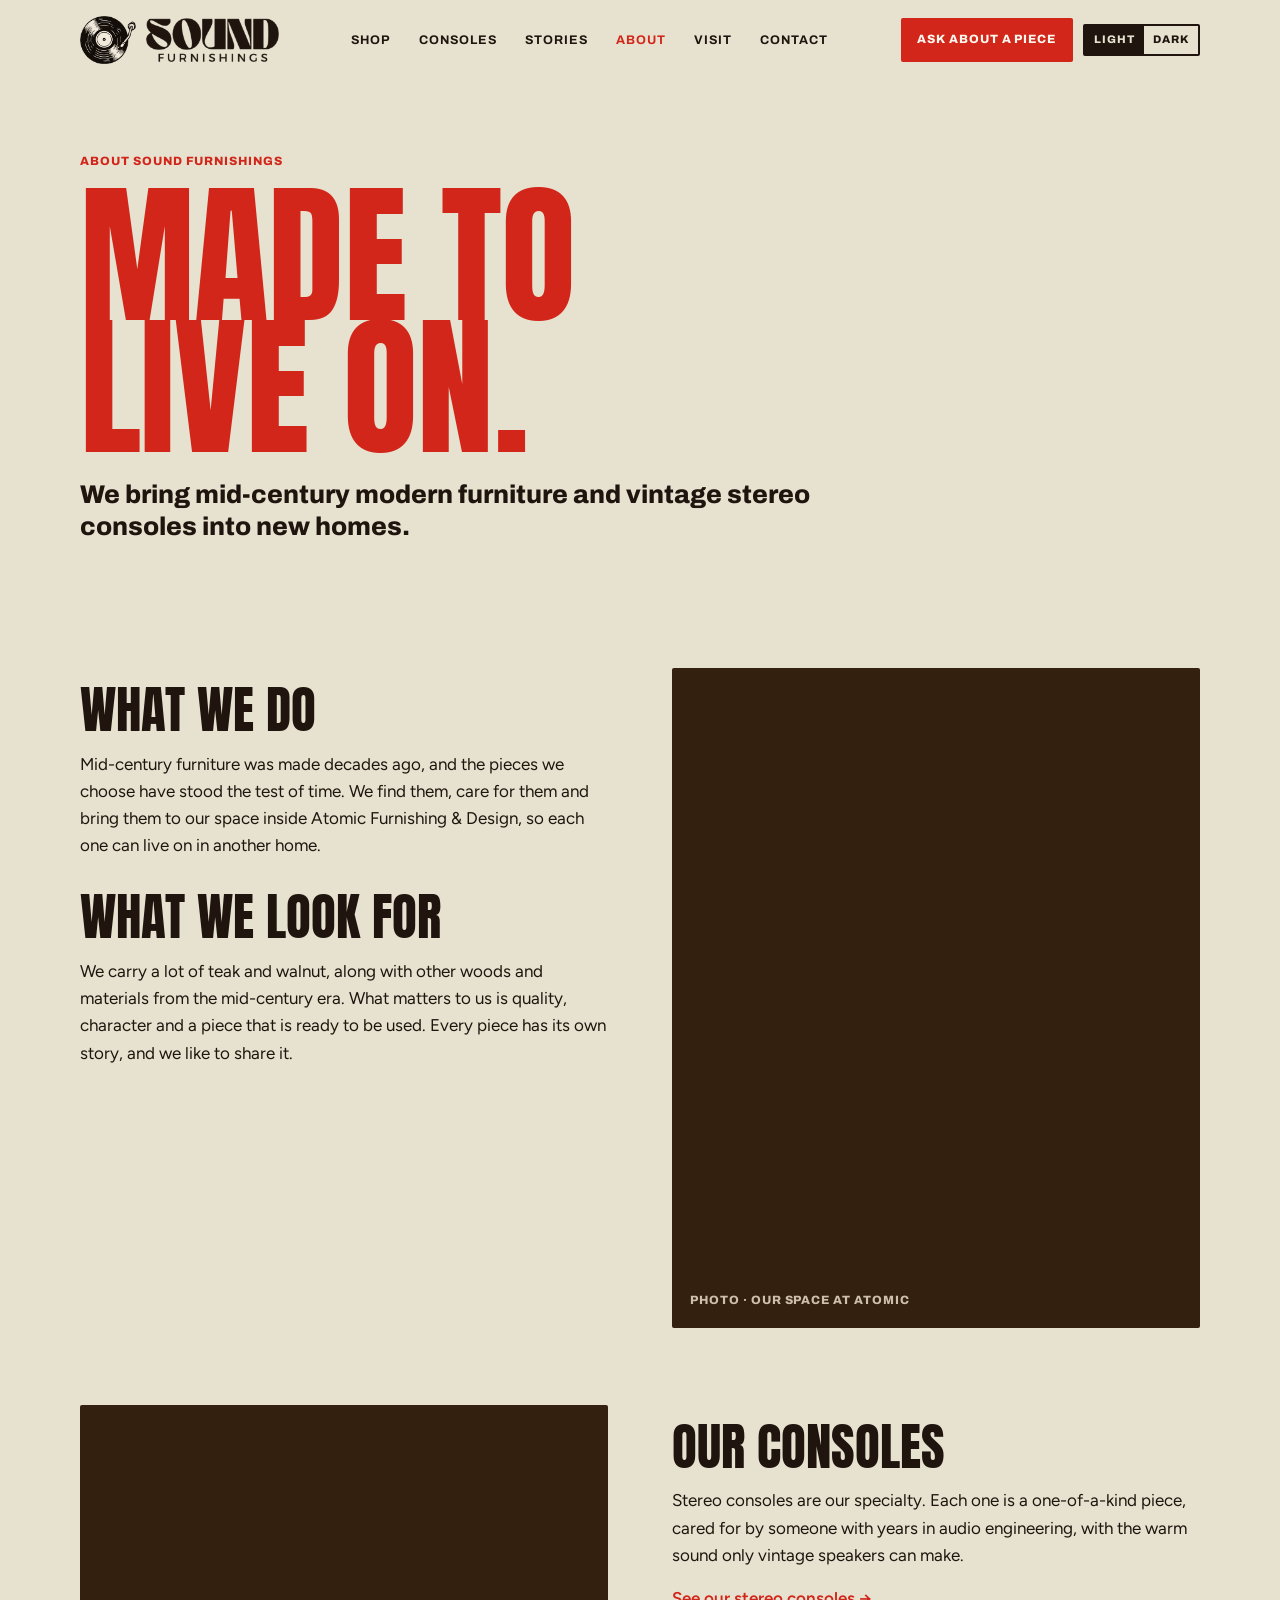
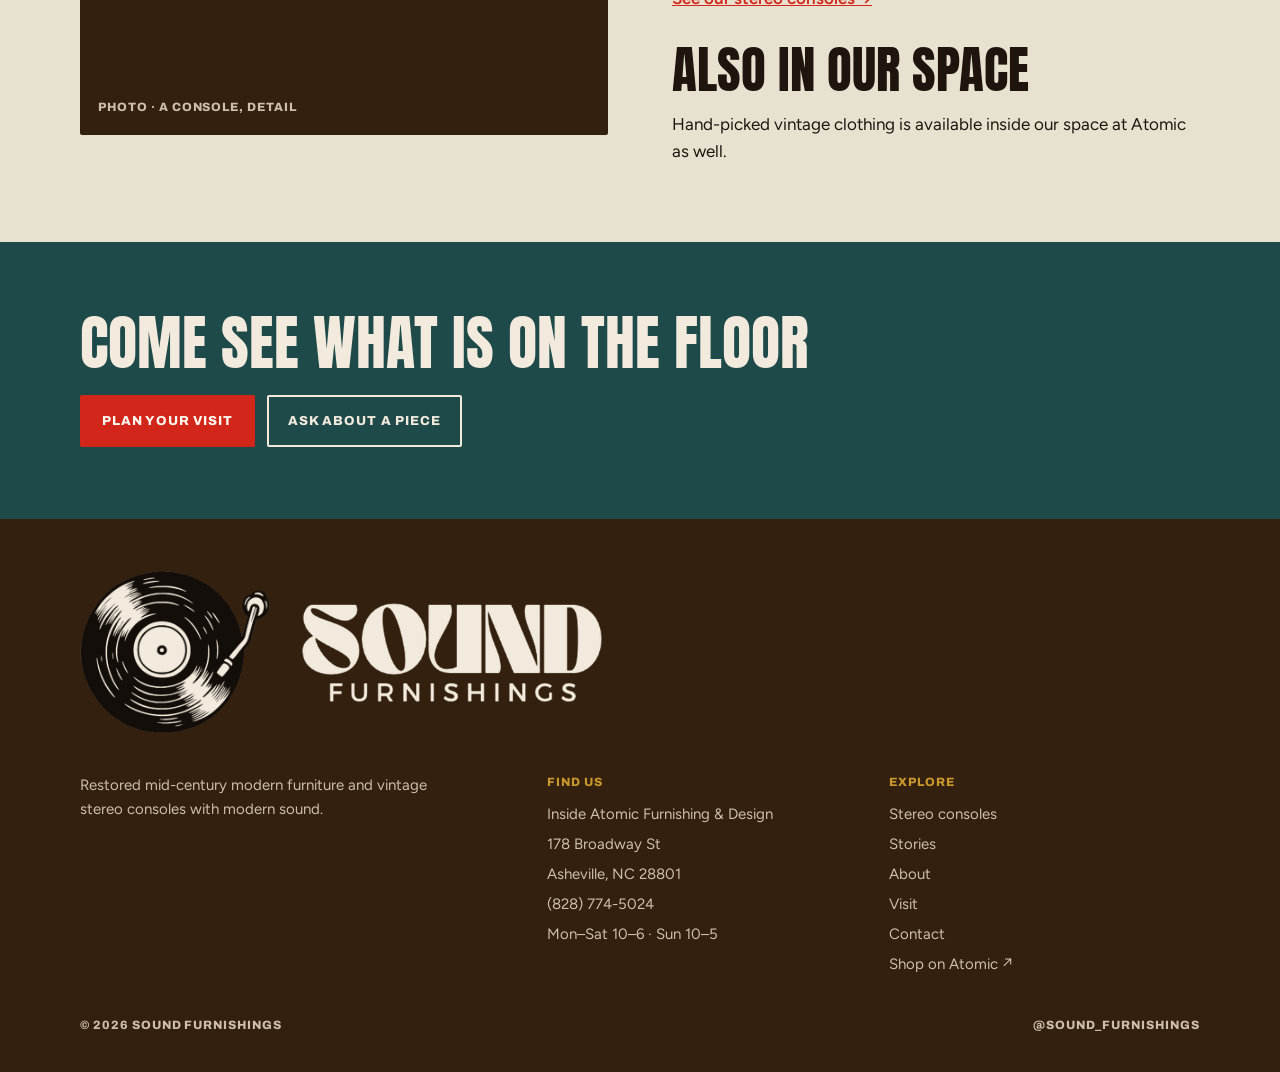
==== about/index.html @ 53751ceb "Replace site with v4 build Co-Authored-By: Claude Sonnet 5 <noreply@anthropic.com>" ====
<!doctype html>
<html lang="en">
<head>
<meta charset="utf-8">
<meta name="viewport" content="width=device-width, initial-scale=1">
<title>About | Sound Furnishings</title>
<meta name="description" content="Sound Furnishings brings restored mid-century modern furniture and vintage stereo consoles into new homes. Find us inside Atomic Furnishing &amp; Design in Asheville, NC.">
<link rel="canonical" href="https://www.sound-furnishings.com/about/">
<meta name="theme-color" content="#33200F">
<meta property="og:site_name" content="Sound Furnishings">
<meta property="og:type" content="website">
<meta property="og:title" content="About | Sound Furnishings">
<meta property="og:description" content="Sound Furnishings brings restored mid-century modern furniture and vintage stereo consoles into new homes. Find us inside Atomic Furnishing &amp; Design in Asheville, NC.">
<meta property="og:url" content="https://www.sound-furnishings.com/about/">
<meta property="og:image" content="https://www.sound-furnishings.com/assets/og-image.png">
<meta name="twitter:card" content="summary_large_image">
<link rel="icon" type="image/png" href="/assets/favicon.png">
<link rel="preconnect" href="https://fonts.googleapis.com">
<link rel="preconnect" href="https://fonts.gstatic.com" crossorigin>
<link rel="stylesheet" href="https://fonts.googleapis.com/css2?family=Anton&family=Archivo:wght@600;700;800&family=Figtree:wght@400;500;600&display=swap">
<link rel="stylesheet" href="/style.css">
<script>try{var t=localStorage.getItem('sf-theme');if(t){document.documentElement.setAttribute('data-theme',t)}}catch(e){}</script>
</head>
<body>
<a class="skip" href="#main">Skip to content</a>
<header class="site">
  <div class="wrap bar">
    <a class="logo" href="/" aria-label="Sound Furnishings home"><img class="rec" src="/assets/record-solid.png" alt="" width="56" height="48"><img class="wm wm-ink" src="/assets/wordmark-ink.png" alt="Sound Furnishings" width="133" height="44"><img class="wm wm-cream" src="/assets/wordmark-cream.png" alt="" width="133" height="44"></a>
    <nav class="main" id="nav" aria-label="Main"><a href="/#shop">Shop</a><a href="/consoles/">Consoles</a><a href="/stories/">Stories</a><a href="/about/" aria-current="page">About</a><a href="/visit/">Visit</a><a href="/contact/">Contact</a></nav>
    <div style="display:flex;gap:10px;align-items:center">
      <a class="btn btn-primary header-cta" href="/contact/">Ask about a piece</a>
      <div class="theme-toggle" role="group" aria-label="Color theme">
        <button type="button" id="t-light" data-set="light">Light</button>
        <button type="button" id="t-dark" data-set="dark">Dark</button>
      </div>
      <button class="menu-btn" id="menuBtn" aria-expanded="false" aria-controls="nav">Menu</button>
    </div>
  </div>
</header>
<main id="main">
<section class="page-hero"><div class="wrap">
  <p class="label" style="color:var(--red)">About Sound Furnishings</p>
  <h1 class="giant">Made to<br>live on.</h1>
  <p class="lede">We bring mid-century modern furniture and vintage stereo consoles into new homes.</p>
</div></section>
<section class="block"><div class="wrap split">
  <div class="prose">
    <h2>What we do</h2>
    <p>Mid-century furniture was made decades ago, and the pieces we choose have stood the test of time. We find them, care for them and bring them to our space inside Atomic Furnishing &amp; Design, so each one can live on in another home.</p>
    <h2>What we look for</h2>
    <p>We carry a lot of teak and walnut, along with other woods and materials from the mid-century era. What matters to us is quality, character and a piece that is ready to be used. Every piece has its own story, and we like to share it.</p>
  </div>
  <div class="photo tall" role="img" aria-label="Photo placeholder"><span class="label">Photo · our space at Atomic</span></div>
</div></section>
<section class="block" style="padding-top:0"><div class="wrap split">
  <div class="photo wide" role="img" aria-label="Photo placeholder"><span class="label">Photo · a console, detail</span></div>
  <div class="prose">
    <h2>Our consoles</h2>
    <p>Stereo consoles are our specialty. Each one is a one-of-a-kind piece, cared for by someone with years in audio engineering, with the warm sound only vintage speakers can make.</p>
    <p><a href="/consoles/">See our stereo consoles →</a></p>
    <h2>Also in our space</h2>
    <p>Hand-picked vintage clothing is available inside our space at Atomic as well.</p>
  </div>
</div></section>
<section class="cta-band"><div class="wrap inner">
  <h2>Come see what is on the floor</h2>
  <div class="actions"><a class="btn btn-primary" href="/visit/">Plan your visit</a><a class="btn btn-ghost" href="/contact/">Ask about a piece</a></div>
</div></section>
</main>
<footer>
  <div class="wrap">
    <div class="foot-logo"><img src="/assets/record-solid-lg.png" alt="" width="211" height="180"><img src="/assets/wordmark-cream.png" alt="Sound Furnishings" width="300" height="99"></div>
    <div class="foot-grid">
      <div><p style="max-width:26em">Restored mid-century modern furniture and vintage stereo consoles with modern sound.</p></div>
      <div>
        <p class="label">Find us</p>
        <ul><li>Inside Atomic Furnishing &amp; Design</li><li>178 Broadway St</li><li>Asheville, NC 28801</li><li><a href="tel:+18287745024">(828) 774-5024</a></li><li>Mon–Sat 10–6 · Sun 10–5</li></ul>
      </div>
      <div>
        <p class="label">Explore</p>
        <ul><li><a href="/consoles/">Stereo consoles</a></li><li><a href="/stories/">Stories</a></li><li><a href="/about/">About</a></li><li><a href="/visit/">Visit</a></li><li><a href="/contact/">Contact</a></li><li><a href="https://atomicfurnishings.com/collections/sound-furnishings" target="_blank" rel="noopener">Shop on Atomic ↗</a></li></ul>
      </div>
    </div>
    <div class="foot-base"><p class="label">© 2026 Sound Furnishings</p><p class="label">@sound_furnishings</p></div>
  </div>
</footer>
<script src="/site.js" defer></script>
</body>
</html>
---- style.css ----
/* Layout: poster-scale condensed words paired with tiny caps labels. Flat color fields only: walnut, mustard, teal, MCM red. No rules or illustrations. */
:root{
  --bg:#E7E2D0;
  --surface:#F2EEE0;
  --ink:#1F150E;
  --ink-soft:#594B3F;
  --field:#D9D2BA;
  --red:#D2261A;
  --walnut:#33200F;
  --mustard:#C9972B;
  --teal:#1F4A4A;
  --on-dark:#F2EADC;
  --on-dark-soft:#CDBFAC;
  --font-display:"Anton","Impact","Arial Narrow Bold",sans-serif;
  --font-label:"Archivo","Helvetica Neue",Arial,sans-serif;
  --font-body:"Figtree",system-ui,-apple-system,"Segoe UI",sans-serif;
  --wrap:1200px;
  color-scheme:light;
}
@media (prefers-color-scheme: dark){:root:not([data-theme="light"]){
  --bg:#14100C;--surface:#1D1712;--ink:#F0E7D9;--ink-soft:#B9AC9B;--field:#2A211A;
  --red:#EE4636;--walnut:#2B1B0E;--mustard:#D9AA44;--teal:#2C6363;--on-dark:#F2EADC;--on-dark-soft:#CDBFAC;color-scheme:dark}}
:root[data-theme="dark"]{
  --bg:#14100C;--surface:#1D1712;--ink:#F0E7D9;--ink-soft:#B9AC9B;--field:#2A211A;
  --red:#EE4636;--walnut:#2B1B0E;--mustard:#D9AA44;--teal:#2C6363;--on-dark:#F2EADC;--on-dark-soft:#CDBFAC;color-scheme:dark}

*{box-sizing:border-box}
body{background:var(--bg);color:var(--ink);font-family:var(--font-body);font-size:17px;line-height:1.6}
a{color:inherit}
p{margin:0}
:focus-visible{outline:3px solid var(--mustard);outline-offset:3px}
.wrap{max-width:var(--wrap);margin-inline:auto;padding-inline:clamp(16px,4vw,40px)}

/* Type system: big + small */
.giant{font-family:var(--font-display);font-weight:400;text-transform:uppercase;line-height:.86;letter-spacing:-.005em;margin:0;color:var(--red)}
.label{font-family:var(--font-label);font-weight:800;font-size:12px;letter-spacing:.08em;text-transform:uppercase;margin:0}
h1,h2,h3{margin:0;text-wrap:balance}
h2.head{font-family:var(--font-display);font-weight:400;text-transform:uppercase;font-size:clamp(40px,6vw,76px);line-height:.92}

/* Buttons */
.btn{display:inline-flex;align-items:center;gap:.5em;font-family:var(--font-label);font-weight:800;font-size:13px;letter-spacing:.08em;text-transform:uppercase;text-decoration:none;padding:1.05em 1.5em;border-radius:2px;border:2px solid transparent;cursor:pointer;transition:background .15s,color .15s}
.btn-primary{background:var(--red);color:#FFF7EE}
.btn-primary:hover{background:var(--ink);color:var(--bg)}
.btn-ghost{border-color:currentColor}
.btn-ghost:hover{background:var(--ink);color:var(--bg);border-color:var(--ink)}

/* Header */
header.site{position:sticky;top:env(safe-area-inset-top,0px);z-index:10;background:var(--bg)}
.bar{display:flex;align-items:center;justify-content:space-between;gap:20px;padding-block:16px}
.logo{display:inline-flex;align-items:center;text-decoration:none}
.logo{gap:10px}
.logo img{display:block;height:auto}
.logo .rec{width:clamp(44px,5vw,56px)}
.logo .wm{width:clamp(110px,12vw,133px)}
.wm-cream{display:none!important}
@media (prefers-color-scheme: dark){:root:not([data-theme="light"]) .wm-ink{display:none!important}:root:not([data-theme="light"]) .wm-cream{display:block!important}}
:root[data-theme="dark"] .wm-ink{display:none!important}
:root[data-theme="dark"] .wm-cream{display:block!important}
nav.main{display:flex;align-items:center;gap:28px}
nav.main a{font-family:var(--font-label);font-weight:700;font-size:12.5px;letter-spacing:.08em;text-transform:uppercase;text-decoration:none}
nav.main a:hover{color:var(--red)}
.menu-btn{display:none;background:var(--ink);color:var(--bg);border:0;font-family:var(--font-label);font-weight:800;font-size:12px;letter-spacing:.08em;text-transform:uppercase;padding:.8em 1.1em;border-radius:2px}
.header-cta{padding:.85em 1.2em;font-size:12px}
@media (max-width:880px){
  nav.main{display:none;position:absolute;left:0;right:0;top:100%;flex-direction:column;align-items:flex-start;gap:4px;background:var(--surface);padding:12px clamp(16px,4vw,40px) 20px}
  nav.main.open{display:flex}
  nav.main a{padding:10px 0;font-size:15px}
  .menu-btn{display:inline-block}
  .header-cta{display:none}
}

/* Theme toggle */
.theme-toggle{display:inline-flex;border:2px solid var(--ink);border-radius:2px;overflow:hidden}
.theme-toggle button{background:transparent;color:var(--ink);border:0;font-family:var(--font-label);font-weight:800;font-size:11px;letter-spacing:.08em;text-transform:uppercase;padding:.75em .85em;cursor:pointer;line-height:1}
.theme-toggle button[aria-pressed="true"]{background:var(--ink);color:var(--bg)}
.theme-toggle button:not([aria-pressed="true"]):hover{color:var(--red)}
@media (max-width:520px){
  .bar{gap:10px}
  .logo .rec{display:none}
  .logo .wm{width:104px}
  .theme-toggle button{padding:.7em .6em;font-size:10.5px}
  .menu-btn{padding:.75em .8em}
}

/* Hero */
.hero{padding-block:clamp(36px,6vw,72px) clamp(56px,8vw,96px)}
.hero .top{display:flex;justify-content:space-between;gap:16px;flex-wrap:wrap}
.hero .giant{font-size:clamp(60px,13.6vw,196px);margin-block:clamp(20px,3vw,36px)}
.hero .giant span{display:block}
.hero .giant .ink{color:var(--ink)}
.hero-grid{display:grid;grid-template-columns:1fr 1.1fr;gap:clamp(28px,5vw,64px);align-items:end}
.hero-grid>*{min-width:0}
.hero h1{font-family:var(--font-label);font-weight:800;font-size:clamp(19px,2vw,24px);line-height:1.25;letter-spacing:-.005em}
.hero .lede{margin-top:14px;color:var(--ink-soft);max-width:32em}
.actions{display:flex;flex-wrap:wrap;gap:12px;margin-top:28px}
.photo{position:relative;background:var(--walnut);color:var(--on-dark-soft);border-radius:2px;display:flex;align-items:flex-end;padding:18px;max-width:100%}
.photo.hero-photo{aspect-ratio:4/3}
@media (max-width:880px){.hero-grid{grid-template-columns:1fr}}

/* Categories */
section{padding-block:clamp(56px,8vw,104px)}
.sec-head{display:flex;justify-content:space-between;align-items:end;gap:24px;flex-wrap:wrap;margin-bottom:36px}
.sec-head .label{margin-bottom:14px;color:var(--red)}
.sec-head .note{color:var(--ink-soft);max-width:30em}
.cats{display:grid;grid-template-columns:repeat(3,1fr);gap:12px}
.cat{display:flex;flex-direction:column;justify-content:space-between;gap:24px;min-height:230px;padding:20px;border-radius:2px;text-decoration:none;color:var(--on-dark);background:var(--tone)}
.cat h3{font-family:var(--font-display);font-weight:400;text-transform:uppercase;font-size:clamp(30px,3.2vw,42px);line-height:.95}
.cat .foot{display:flex;justify-content:space-between;gap:12px;align-items:end}
.cat .label{opacity:.75;font-size:11px}
.cat .go{font-family:var(--font-label);font-weight:800;font-size:12px;letter-spacing:.08em;text-transform:uppercase}
.cat:hover h3{color:var(--bg)}
.cat.feature{grid-row:span 2;min-height:472px;background:var(--red);color:#FFF7EE}
.cat.feature h3{font-size:clamp(48px,6vw,84px);line-height:.88}
.cat.feature:hover h3{color:var(--walnut)}
.extra{margin-top:20px;font-size:15px;color:var(--ink-soft)}
.extra a{color:var(--red);font-weight:600}
@media (max-width:880px){.cats{grid-template-columns:1fr 1fr}.cat.feature{grid-row:auto;grid-column:span 2;min-height:300px}}
@media (max-width:520px){.cats{grid-template-columns:1fr}.cat.feature{grid-column:auto}.cat{min-height:180px}}

/* Visit */
.visit{background:var(--teal);color:var(--on-dark)}
.visit .label{color:var(--mustard)}
.visit .giant{color:var(--on-dark);font-size:clamp(56px,9vw,128px);margin-block:16px 26px}
.visit-grid{display:grid;grid-template-columns:1.15fr .85fr;gap:clamp(32px,5vw,72px);align-items:end}
.visit-grid>*{min-width:0}
.visit-h{font-family:var(--font-label);font-weight:800;font-size:clamp(20px,2.2vw,26px);line-height:1.2;margin-bottom:12px}
.visit-copy{color:var(--on-dark-soft);max-width:34em}
.visit-card{background:var(--walnut);border-radius:2px;padding:clamp(22px,3vw,32px);display:grid;gap:24px}
.visit-card .label{margin-bottom:6px}
.big-line{font-family:var(--font-label);font-weight:700;font-size:20px;line-height:1.3}
.big-line a{text-decoration:none}
.maplink{display:inline-block;margin-top:8px;font-family:var(--font-label);font-weight:800;font-size:12px;letter-spacing:.08em;text-transform:uppercase;color:var(--mustard);text-decoration:none}
.hours{margin:0;display:grid;gap:8px;font-variant-numeric:tabular-nums}
.hours div{display:flex;justify-content:space-between;gap:16px;flex-wrap:wrap}
.hours dt{color:var(--on-dark-soft)}
.hours dd{margin:0;font-weight:600}
@media (max-width:880px){.visit-grid{grid-template-columns:1fr}}

/* Signature */
.signature{background:var(--walnut);color:var(--on-dark)}
.signature .label{color:var(--mustard)}
.signature .giant{font-size:clamp(64px,13vw,188px);margin-block:22px clamp(28px,4vw,48px)}
.sig-grid{display:grid;grid-template-columns:1.1fr .9fr;gap:clamp(32px,5vw,72px);align-items:start}
.sig-grid>*{min-width:0}
.signature h2{font-family:var(--font-label);font-weight:800;font-size:clamp(22px,2.4vw,30px);line-height:1.2;margin-bottom:18px}
.signature .body{color:var(--on-dark-soft);max-width:36em;display:grid;gap:14px}
.signature .btn-ghost{color:var(--on-dark)}
.signature .btn-ghost:hover{background:var(--on-dark);color:var(--walnut);border-color:var(--on-dark)}
.spec{background:var(--teal);border-radius:2px;padding:28px;display:grid;gap:22px}
.oneofone{font-family:var(--font-display);text-transform:uppercase;color:var(--red);font-size:clamp(72px,9vw,128px);line-height:.85;margin:0}
.spec dl{margin:0;display:grid;gap:18px}
.spec dt{font-family:var(--font-label);font-weight:800;font-size:11.5px;letter-spacing:.08em;text-transform:uppercase;color:var(--mustard);margin-bottom:2px}
.spec dd{margin:0;font-size:16px}
.listen{display:flex;align-items:center;gap:14px;background:rgba(0,0,0,.22);padding:14px 16px;border-radius:2px;font-size:14.5px}
.play{flex:none;width:44px;height:44px;border-radius:50%;background:var(--red);display:grid;place-items:center}
.play::before{content:"";border-left:13px solid #FFF7EE;border-block:8px solid transparent;margin-left:4px}
@media (max-width:880px){.sig-grid{grid-template-columns:1fr}}

/* Pillars */
.pillars{display:grid;grid-template-columns:1fr 1fr;gap:12px}
.pillar{background:var(--field);border-radius:2px;padding:clamp(24px,3vw,36px);display:grid;gap:12px;align-content:start}
.pillar .num{font-family:var(--font-display);font-size:clamp(44px,5vw,64px);line-height:.9;color:var(--red);text-transform:uppercase}
.pillar h3{font-family:var(--font-label);font-weight:800;font-size:20px}
.pillar p{color:var(--ink-soft)}
@media (max-width:700px){.pillars{grid-template-columns:1fr}}

/* Stories */
.stories{display:grid;grid-template-columns:repeat(3,1fr);gap:12px}
.story{background:var(--surface);border-radius:2px;padding:26px;display:flex;flex-direction:column;gap:12px;text-decoration:none}
.story .label{color:var(--teal)}
.story h3{font-family:var(--font-display);font-weight:400;text-transform:uppercase;font-size:28px;line-height:1}
.story p{color:var(--ink-soft);font-size:15.5px}
.story .more{margin-top:auto;font-family:var(--font-label);font-weight:800;font-size:12px;letter-spacing:.08em;text-transform:uppercase;color:var(--red)}
.story:hover h3{color:var(--red)}
@media (prefers-color-scheme: dark){:root:not([data-theme="light"]) .story .label{color:var(--mustard)}}
:root[data-theme="dark"] .story .label{color:var(--mustard)}
@media (max-width:880px){.stories{grid-template-columns:1fr}}

/* Ask */
.ask{background:var(--mustard);color:#1F150E}
.ask-grid{display:grid;grid-template-columns:.9fr 1.1fr;gap:clamp(32px,5vw,72px);align-items:start}
.ask-grid>*{min-width:0}
.ask .giant{color:#1F150E;font-size:clamp(56px,8vw,112px);margin-block:14px 20px}
.ask .intro{max-width:28em}
.ask .direct{margin-top:26px;display:grid;gap:12px;font-size:15.5px}
.ask .direct .label{font-size:11px;opacity:.7;display:block}
form{display:grid;grid-template-columns:1fr 1fr;gap:16px;background:#F6F1E4;padding:clamp(20px,3vw,32px);border-radius:2px}
.field{display:grid;gap:6px;min-width:0}
.field.full{grid-column:1/-1}
label{font-family:var(--font-label);font-weight:700;font-size:12px;letter-spacing:.06em;text-transform:uppercase}
input,select,textarea{font:inherit;font-size:16px;color:#1F150E;background:#FFFDF8;border:1px solid #D9CFB8;border-radius:2px;padding:.75em .85em;width:100%;color-scheme:light}
textarea{min-height:120px;resize:vertical}
input:focus,select:focus,textarea:focus{outline:2px solid var(--red);outline-offset:1px}
.form-foot{grid-column:1/-1;display:flex;align-items:center;gap:16px;flex-wrap:wrap}
.form-foot small{color:#6B5B44}
.form-foot .btn-primary:hover{background:#1F150E;color:#F6F1E4}
.sent{grid-column:1/-1;padding:14px 16px;border-radius:2px;background:#1F4A4A;color:#F2EADC}
@media (max-width:880px){.ask-grid{grid-template-columns:1fr}}
@media (max-width:520px){form{grid-template-columns:1fr}}

/* Footer */
footer{background:var(--walnut);color:var(--on-dark-soft);padding-block:52px 36px;font-size:15px}
.foot-logo{display:flex;align-items:center;gap:clamp(16px,3vw,32px);margin-bottom:40px;flex-wrap:wrap}
.foot-logo img{display:block;height:auto;max-width:100%}
.foot-logo img:first-child{width:clamp(110px,16vw,190px)}
.foot-logo img:last-child{width:clamp(180px,26vw,300px)}
.foot-grid{display:grid;grid-template-columns:1.4fr 1fr 1fr;gap:32px}
footer .label{color:var(--mustard);margin-bottom:10px}
footer ul{list-style:none;margin:0;padding:0;display:grid;gap:6px}
footer a{text-decoration:none}
footer a:hover{color:var(--on-dark)}
.foot-base{margin-top:40px;display:flex;justify-content:space-between;gap:12px;flex-wrap:wrap}
.foot-base .label{color:var(--on-dark-soft);margin:0}
@media (max-width:760px){.foot-grid{grid-template-columns:1fr}}

.mock-flag{background:var(--ink);color:var(--bg);font-family:var(--font-label);font-weight:700;font-size:12px;letter-spacing:.06em;text-transform:uppercase;text-align:center;padding:9px 16px}

/* ---- multi-page additions ---- */
html{-webkit-text-size-adjust:100%}
body{margin:0}
img{max-width:100%}
[hidden]{display:none!important}
.skip{position:absolute;left:-9999px;top:0;background:var(--ink);color:var(--bg);padding:10px 14px;z-index:99}
.skip:focus{left:8px;top:8px}
nav.main a[aria-current="page"]{color:var(--red)}
.page-hero{padding-block:clamp(36px,6vw,72px) clamp(24px,4vw,48px)}
.page-hero .giant{font-size:clamp(60px,12vw,176px);margin-block:18px 26px}
.page-hero .lede{font-family:var(--font-label);font-weight:800;font-size:clamp(19px,2vw,26px);line-height:1.25;max-width:30em;margin:0}
.block{padding-block:clamp(40px,6vw,80px)}
.split{display:grid;grid-template-columns:1fr 1fr;gap:clamp(28px,5vw,64px);align-items:start}
.split>*{min-width:0}
@media (max-width:880px){.split{grid-template-columns:1fr}}
.prose{max-width:38em;display:grid;gap:16px;min-width:0}
.prose h2{font-family:var(--font-display);font-weight:400;text-transform:uppercase;font-size:clamp(32px,4vw,52px);line-height:.95;margin:18px 0 0}
.prose h3{font-family:var(--font-label);font-weight:800;font-size:20px;margin:10px 0 0}
.prose ul,.prose ol{margin:0;padding-left:1.2em;display:grid;gap:8px}
.prose a:not(.btn){color:var(--red);font-weight:600}
.photo.wide{aspect-ratio:16/10}
.photo.tall{aspect-ratio:4/5}
.listen-block{display:flex;align-items:center;gap:14px;background:var(--walnut);color:var(--on-dark);padding:14px 16px;border-radius:2px;font-size:14.5px;margin-top:12px}
.faq{display:grid;gap:10px;max-width:46em}
.faq details{background:var(--surface);border-radius:2px}
.faq summary{cursor:pointer;font-family:var(--font-label);font-weight:800;font-size:18px;padding:18px 20px;list-style:none;display:flex;justify-content:space-between;gap:16px}
.faq summary::-webkit-details-marker{display:none}
.faq summary::after{content:"+";color:var(--red);font-size:24px;line-height:1}
.faq details[open] summary::after{content:"\2013"}
.faq details p{padding:0 20px 20px;color:var(--ink-soft)}
.article-head{padding-block:clamp(36px,6vw,72px) clamp(16px,3vw,32px)}
.article-head h1{font-family:var(--font-display);font-weight:400;text-transform:uppercase;font-size:clamp(44px,7vw,96px);line-height:.92;color:var(--ink);margin:16px 0 22px;max-width:14em}
.article-head .dek{font-family:var(--font-label);font-weight:700;font-size:clamp(18px,1.8vw,22px);line-height:1.3;max-width:32em;color:var(--ink-soft);margin:0}
.crumbs{font-family:var(--font-label);font-weight:800;font-size:12px;letter-spacing:.08em;text-transform:uppercase;display:flex;gap:10px;flex-wrap:wrap}
.crumbs a{text-decoration:none;color:var(--red)}
.article-body{padding-block:clamp(16px,3vw,32px) clamp(48px,7vw,96px)}
.article-body .prose p,.article-body .prose li{font-size:18px;line-height:1.7}
.cta-band{background:var(--teal);color:var(--on-dark);padding-block:clamp(40px,6vw,72px)}
.cta-band .inner{display:flex;gap:24px;align-items:center;justify-content:space-between;flex-wrap:wrap}
.cta-band h2{font-family:var(--font-display);font-weight:400;text-transform:uppercase;font-size:clamp(32px,5vw,60px);line-height:.95;margin:0;max-width:16em}
.cta-band .btn-ghost{color:var(--on-dark)}
.cta-band .btn-ghost:hover{background:var(--on-dark);color:var(--walnut);border-color:var(--on-dark)}
.cta-band .actions{margin:0}
.visit-page .visit{padding-top:clamp(36px,5vw,64px)}
.sent.err{background:#8A2018}
.soon{display:inline-block;margin-left:10px;padding:.35em .7em;background:var(--mustard);color:#1F150E;border-radius:2px;font-size:11px;letter-spacing:.08em;vertical-align:middle}
.coming{background:var(--field);border-radius:2px;padding:clamp(28px,5vw,56px);display:grid;gap:18px;justify-items:start}
.coming .giant{font-size:clamp(56px,10vw,128px);margin:0}
.coming p:not(.giant){max-width:32em;color:var(--ink-soft);margin:0}
.coming .actions{margin:0}
.hero-img{display:block;width:100%;height:auto;aspect-ratio:4/3;object-fit:cover;border-radius:2px}
@media (prefers-color-scheme: dark){:root:not([data-theme="light"]) .logo .rec{filter:drop-shadow(0 0 1px rgba(242,234,220,.9))}}
:root[data-theme="dark"] .logo .rec{filter:drop-shadow(0 0 1px rgba(242,234,220,.9))}
.stories.two{grid-template-columns:repeat(2,minmax(0,1fr))}
@media (max-width:700px){.stories.two{grid-template-columns:minmax(0,1fr)}}
.stories>*{min-width:0}
.article-head h1{overflow-wrap:anywhere}
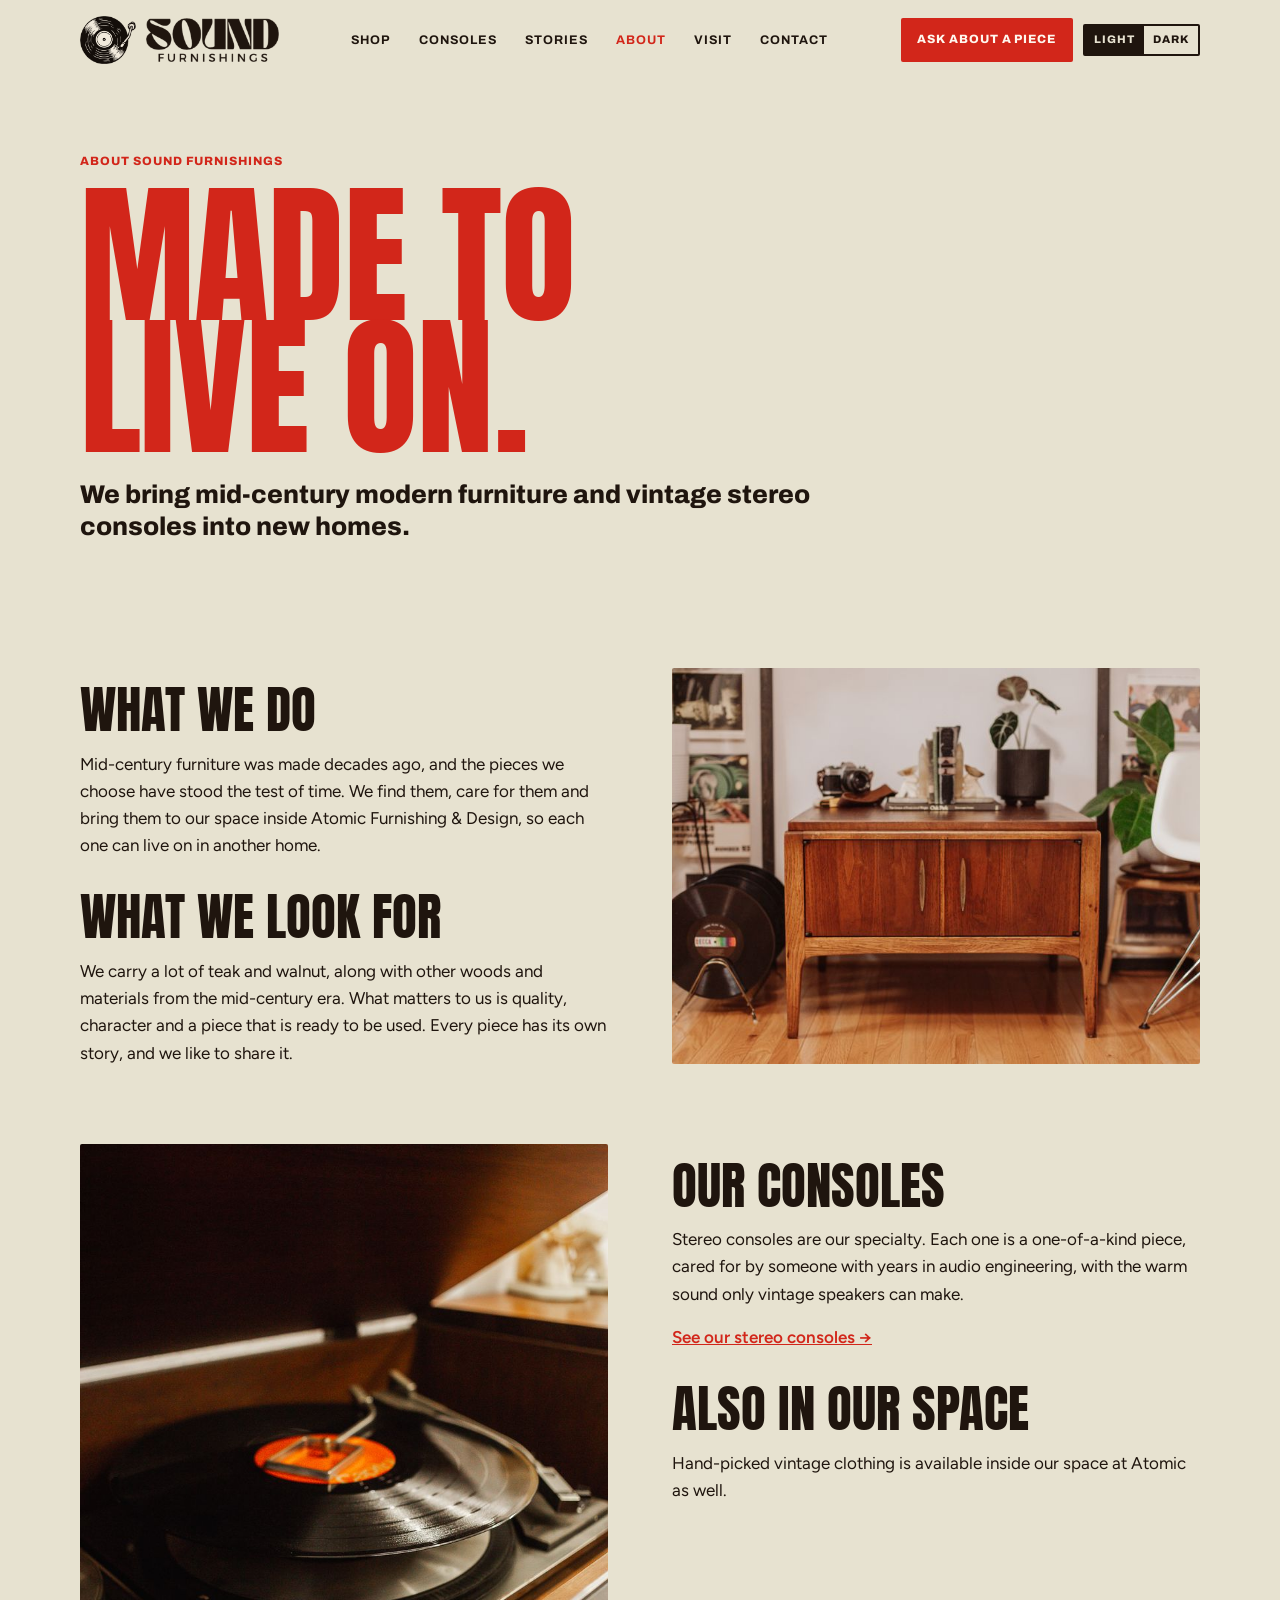
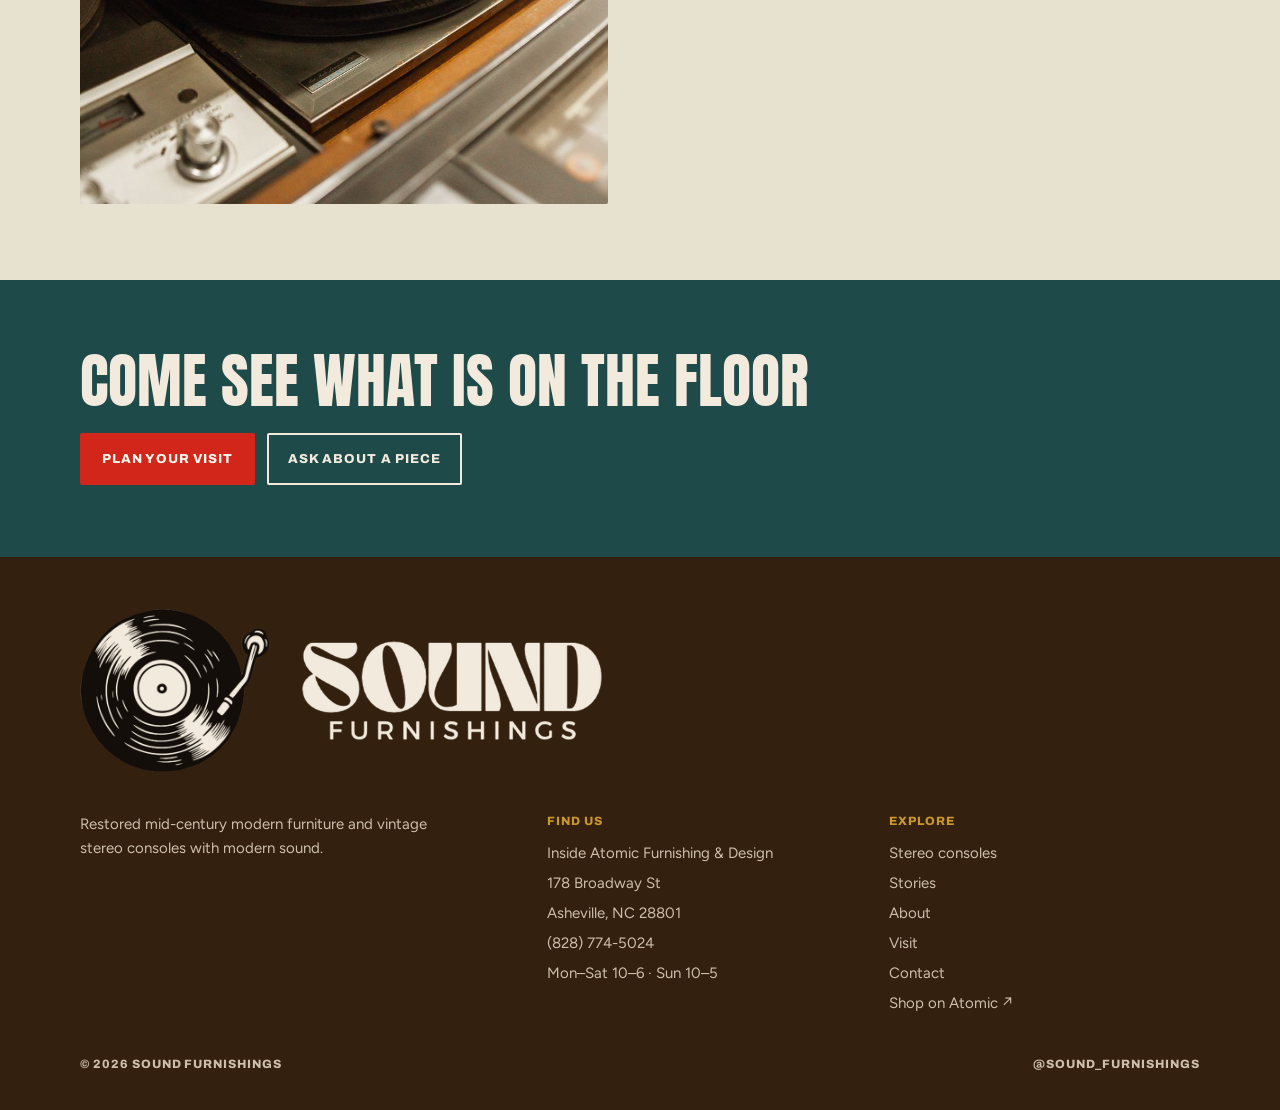
==== commit 1a58230a: "Update site to v6: new photos and working contact form Co-Authored-By: Claude Sonnet 5 <noreply@anth" ====
--- a/about/index.html
+++ b/about/index.html
@@ -50,10 +50,10 @@
     <h2>What we look for</h2>
     <p>We carry a lot of teak and walnut, along with other woods and materials from the mid-century era. What matters to us is quality, character and a piece that is ready to be used. Every piece has its own story, and we like to share it.</p>
   </div>
-  <div class="photo tall" role="img" aria-label="Photo placeholder"><span class="label">Photo · our space at Atomic</span></div>
+  <img class="ph" src="/assets/photos/side-table-1400.jpg" srcset="/assets/photos/side-table-800.jpg 800w, /assets/photos/side-table-1400.jpg 1400w" sizes="(max-width:880px) 100vw, 50vw" alt="Mid-century wood side table with two doors and brass pulls, styled with a camera, books and plants" width="1400" height="933" loading="lazy" decoding="async" style="object-position:50% 50%;aspect-ratio:4/3">
 </div></section>
 <section class="block" style="padding-top:0"><div class="wrap split">
-  <div class="photo wide" role="img" aria-label="Photo placeholder"><span class="label">Photo · a console, detail</span></div>
+  <img class="ph" src="/assets/photos/turntable-1400.jpg" srcset="/assets/photos/turntable-800.jpg 800w, /assets/photos/turntable-1400.jpg 1365w" sizes="(max-width:880px) 100vw, 50vw" alt="Vintage turntable playing a record inside a wood console" width="1365" height="2048" loading="lazy" decoding="async" style="object-position:50% 38%;aspect-ratio:4/5">
   <div class="prose">
     <h2>Our consoles</h2>
     <p>Stereo consoles are our specialty. Each one is a one-of-a-kind piece, cared for by someone with years in audio engineering, with the warm sound only vintage speakers can make.</p>
--- a/style.css
+++ b/style.css
@@ -273,3 +273,14 @@
 @media (max-width:700px){.stories.two{grid-template-columns:minmax(0,1fr)}}
 .stories>*{min-width:0}
 .article-head h1{overflow-wrap:anywhere}
+.ph{display:block;width:100%;height:auto;object-fit:cover;border-radius:2px;background:var(--field)}
+.strip{display:grid;grid-template-columns:repeat(3,minmax(0,1fr));gap:clamp(8px,1.6vw,20px);margin-top:clamp(36px,5vw,64px)}
+.strip .ph{aspect-ratio:3/4}
+@media (max-width:560px){.strip{grid-template-columns:repeat(2,minmax(0,1fr))}.strip .ph:first-child{grid-column:1/-1;aspect-ratio:16/10}}
+.spec .ph{margin-bottom:2px}
+.pillar .ph{margin-bottom:6px}
+.gal{display:grid;grid-template-columns:minmax(0,1fr);gap:clamp(8px,1.6vw,20px)}
+.gal .strip{margin-top:0}
+.g2{display:grid;grid-template-columns:minmax(0,2fr) minmax(0,1fr);grid-template-rows:1fr;gap:clamp(8px,1.6vw,20px);aspect-ratio:3/1}
+.g2 .ph{height:100%}
+@media (max-width:560px){.g2{aspect-ratio:2/1}}
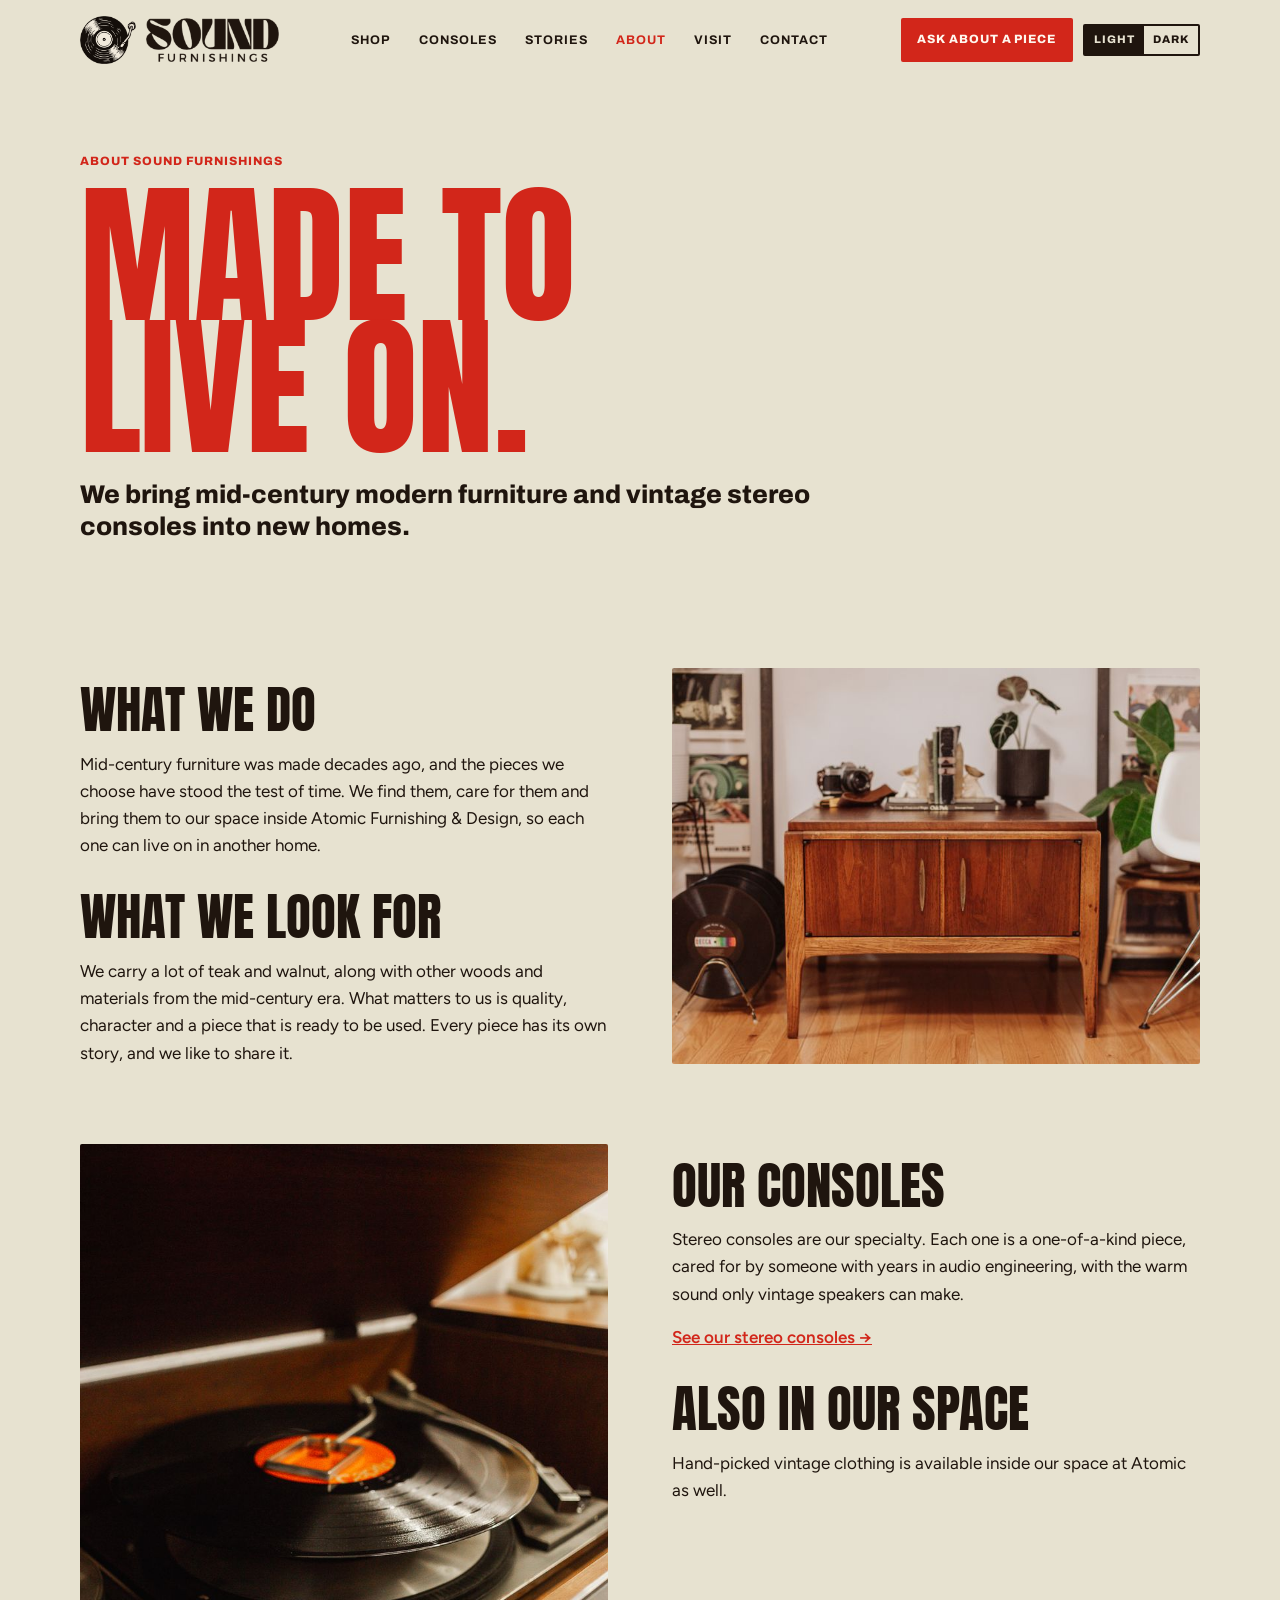
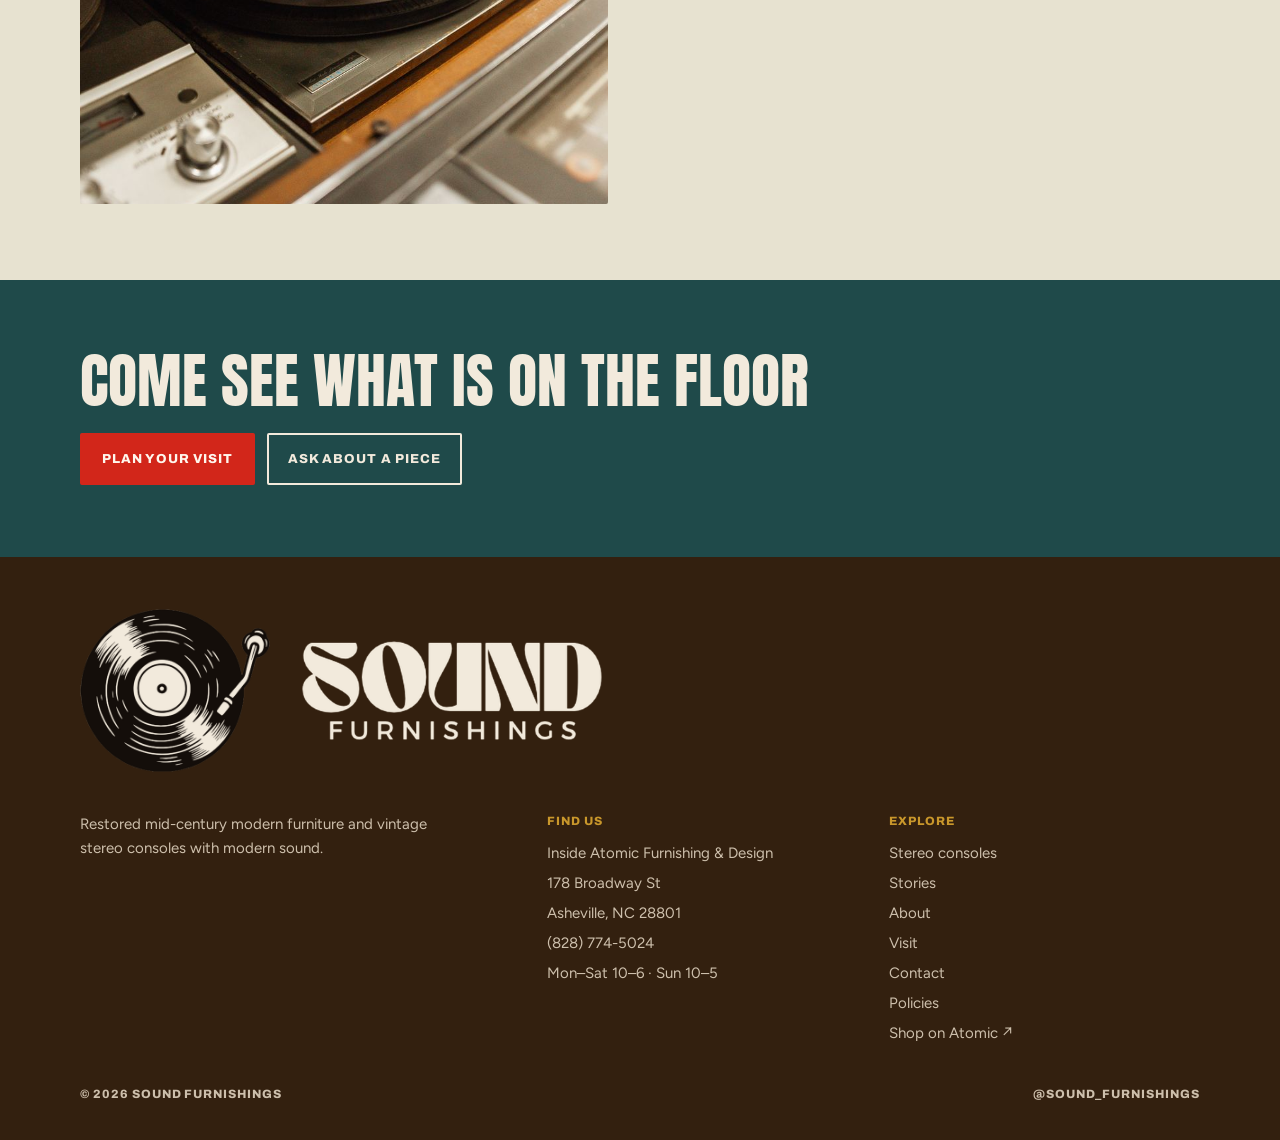
==== commit ef0bbed6: "Add furniture section, policies, vintage audio note; replace clip placeholders Co-Authored-By: Claud" ====
--- a/about/index.html
+++ b/about/index.html
@@ -78,7 +78,7 @@
       </div>
       <div>
         <p class="label">Explore</p>
-        <ul><li><a href="/consoles/">Stereo consoles</a></li><li><a href="/stories/">Stories</a></li><li><a href="/about/">About</a></li><li><a href="/visit/">Visit</a></li><li><a href="/contact/">Contact</a></li><li><a href="https://atomicfurnishings.com/collections/sound-furnishings" target="_blank" rel="noopener">Shop on Atomic ↗</a></li></ul>
+        <ul><li><a href="/consoles/">Stereo consoles</a></li><li><a href="/stories/">Stories</a></li><li><a href="/about/">About</a></li><li><a href="/visit/">Visit</a></li><li><a href="/contact/">Contact</a></li><li><a href="/#policies">Policies</a></li><li><a href="https://atomicfurnishings.com/collections/sound-furnishings" target="_blank" rel="noopener">Shop on Atomic ↗</a></li></ul>
       </div>
     </div>
     <div class="foot-base"><p class="label">© 2026 Sound Furnishings</p><p class="label">@sound_furnishings</p></div>
--- a/style.css
+++ b/style.css
@@ -284,3 +284,22 @@
 .g2{display:grid;grid-template-columns:minmax(0,2fr) minmax(0,1fr);grid-template-rows:1fr;gap:clamp(8px,1.6vw,20px);aspect-ratio:3/1}
 .g2 .ph{height:100%}
 @media (max-width:560px){.g2{aspect-ratio:2/1}}
+
+/* ---- sections added Oct 2026 ---- */
+.listen .soon,.listen-block .soon{margin:0;flex:none}
+.sound-note{display:grid;gap:10px;color:var(--on-dark-soft);font-size:15px}
+.sound-note .label{color:var(--mustard)}
+.kinds{display:grid;grid-template-columns:repeat(3,minmax(0,1fr));gap:12px;margin-top:clamp(28px,4vw,48px)}
+.kind{display:flex;flex-direction:column;justify-content:space-between;gap:24px;min-height:170px;padding:20px;border-radius:2px;background:var(--tone);color:var(--on-dark)}
+.kind h3{font-family:var(--font-display);font-weight:400;text-transform:uppercase;font-size:clamp(30px,3.2vw,42px);line-height:.95}
+.kind .label{opacity:.8;font-size:11px}
+@media (max-width:700px){.kinds{grid-template-columns:minmax(0,1fr)}.kind{min-height:130px}}
+.art-note{margin-top:12px;background:var(--field);border-radius:2px;padding:clamp(24px,4vw,40px);display:grid;gap:14px;justify-items:start}
+.art-note .label{color:var(--red)}
+.art-note p:not(.label){max-width:36em;color:var(--ink-soft)}
+.art-note .actions{margin:0}
+.policies{display:grid;grid-template-columns:repeat(2,minmax(0,1fr));gap:12px;align-items:start}
+.policies .pillar a{color:var(--red);font-weight:600}
+@media (max-width:700px){.policies{grid-template-columns:minmax(0,1fr)}}
+.sig-grid .listen{margin-top:28px}
+.sig-grid .sound-note{margin-top:22px}
